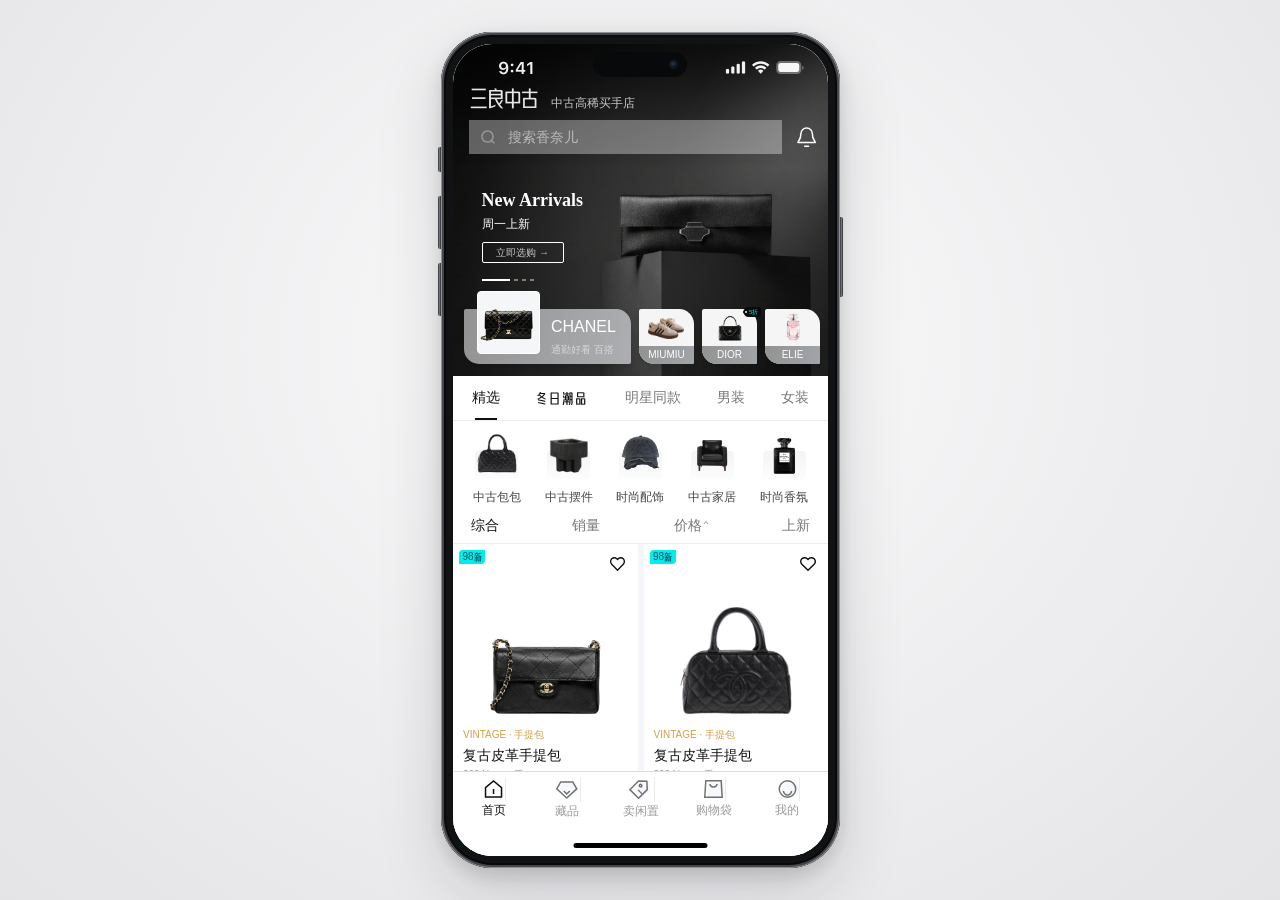
==== site/showcase.html @ fc033cb2 "Add responsive phone frame presentation around the original app" ====
<!doctype html>
<html lang="zh-CN"><head><meta charset="utf-8"><meta name="viewport" content="width=device-width,initial-scale=1"><meta name="theme-color" content="#ededee"><title>三良中古 · 手机展示</title><link rel="stylesheet" href="showcase.css"></head>
<body><main class="presentation" aria-label="三良中古手机展示"><div class="device"><div class="screen"><iframe id="app-preview" title="三良中古可交互手机页面" src="index.html?unframed=1" allow="clipboard-write" loading="eager"></iframe></div><div class="island" aria-hidden="true"><i></i></div><span class="side-key silent" aria-hidden="true"></span><span class="side-key volume-up" aria-hidden="true"></span><span class="side-key volume-down" aria-hidden="true"></span><span class="side-key power" aria-hidden="true"></span></div></main><script src="showcase.js"></script></body></html>
---- site/showcase.css ----
*{box-sizing:border-box}html,body{margin:0;width:100%;height:100%;overflow:hidden}body{display:grid;place-items:center;background:radial-gradient(ellipse at 50% 38%,#fafafa 0%,#eeeef0 55%,#e4e4e7 100%);font-family:"PingFang SC",sans-serif}.presentation{width:calc(399px * var(--device-scale,1));height:calc(836px * var(--device-scale,1));position:relative}.device{position:absolute;width:399px;height:836px;padding:12px;background:#111214;border-radius:51px;transform:scale(var(--device-scale,1));transform-origin:top left;box-shadow:inset 0 0 0 1px #909197,inset 0 0 0 3px #45464a,inset 0 0 0 5px #08090b,0 25px 65px #17171d26,0 7px 18px #0002}.screen{width:375px;height:812px;overflow:hidden;position:relative;border-radius:39px;background:#fff;isolation:isolate}.screen iframe{display:block;width:375px;height:812px;border:0;background:#fff}.island{position:absolute;left:50%;top:20px;transform:translateX(-50%);width:94px;height:25px;border-radius:18px;background:#08090b;pointer-events:none;z-index:2}.island i{display:block;position:absolute;right:10px;top:9px;width:7px;height:7px;border-radius:50%;background:radial-gradient(circle at 45% 40%,#263a53,#0d1421 65%,#000);box-shadow:0 0 0 1px #17191c}.side-key{position:absolute;left:-3px;width:3px;background:linear-gradient(90deg,#303136,#727378,#242529);border-radius:2px 0 0 2px}.silent{top:115px;height:25px}.volume-up{top:164px;height:53px}.volume-down{top:231px;height:53px}.power{left:auto;right:-3px;top:185px;height:80px;border-radius:0 2px 2px 0}
@media(max-width:599px){body{display:block;background:#fff}.presentation,.device,.screen,.screen iframe{width:100%;height:100%;height:100dvh}.presentation{position:fixed;inset:0}.device{position:relative;padding:0;border-radius:0;box-shadow:none;transform:none;background:#fff}.screen{border-radius:0}.island,.side-key{display:none}}
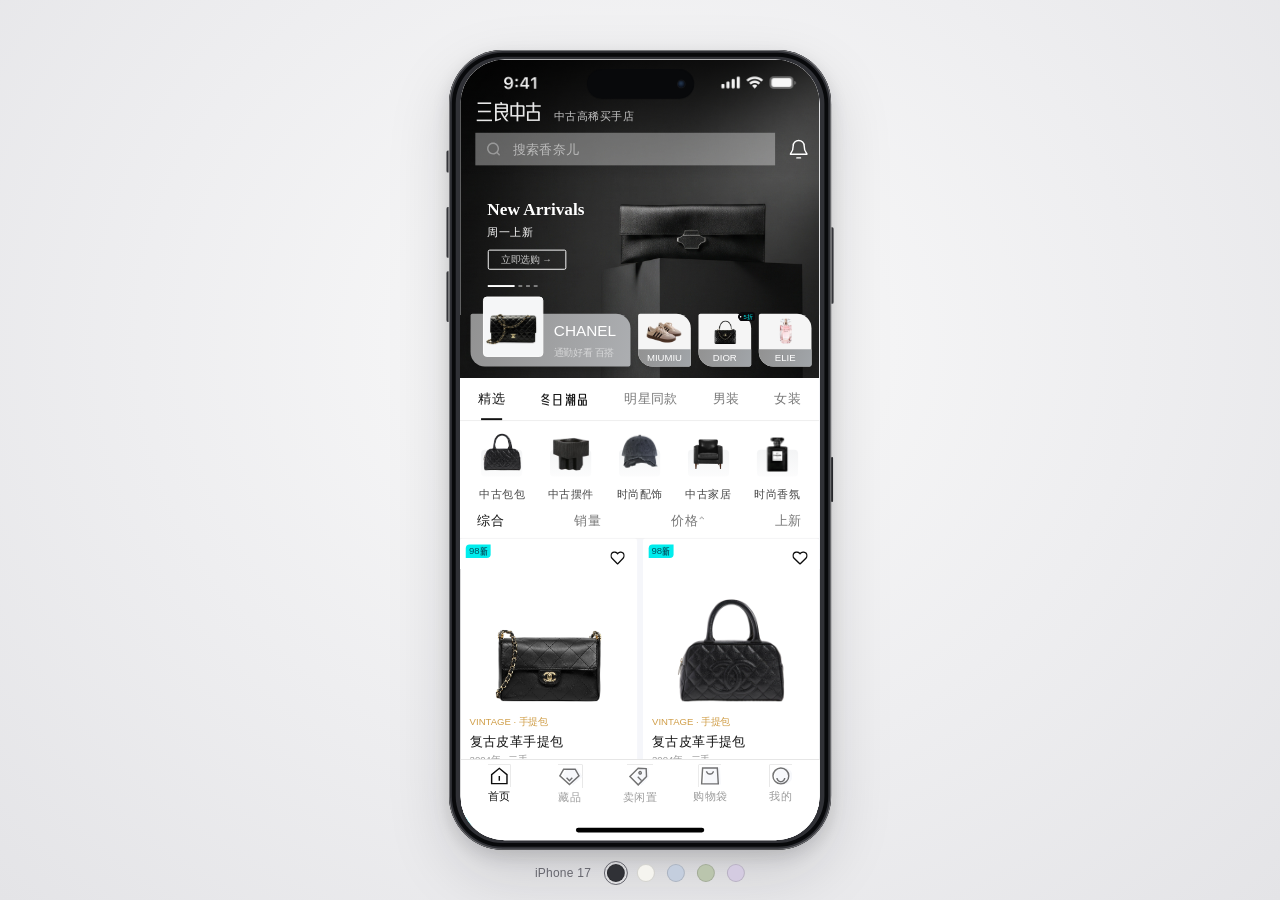
==== commit ff2903f8: "Use iPhone 17 presentation with five interactive device finishes" ====
--- a/site/showcase.html
+++ b/site/showcase.html
@@ -1,3 +1,3 @@
 <!doctype html>
-<html lang="zh-CN"><head><meta charset="utf-8"><meta name="viewport" content="width=device-width,initial-scale=1"><meta name="theme-color" content="#ededee"><title>三良中古 · 手机展示</title><link rel="stylesheet" href="showcase.css"></head>
-<body><main class="presentation" aria-label="三良中古手机展示"><div class="device"><div class="screen"><iframe id="app-preview" title="三良中古可交互手机页面" src="index.html?unframed=1" allow="clipboard-write" loading="eager"></iframe></div><div class="island" aria-hidden="true"><i></i></div><span class="side-key silent" aria-hidden="true"></span><span class="side-key volume-up" aria-hidden="true"></span><span class="side-key volume-down" aria-hidden="true"></span><span class="side-key power" aria-hidden="true"></span></div></main><script src="showcase.js"></script></body></html>
+<html lang="zh-CN"><head><meta charset="utf-8"><meta name="viewport" content="width=device-width,initial-scale=1"><meta name="theme-color" content="#ededee"><title>三良中古 · iPhone 17 展示</title><link rel="stylesheet" href="showcase.css?v=iphone17-2"></head>
+<body data-finish="black"><main class="presentation" aria-label="三良中古手机展示"><div class="device"><div class="screen"><iframe id="app-preview" title="三良中古可交互手机页面" src="index.html?unframed=1" allow="clipboard-write" loading="eager"></iframe></div><div class="island" aria-hidden="true"><i></i></div><span class="side-key action" aria-hidden="true"></span><span class="side-key volume-up" aria-hidden="true"></span><span class="side-key volume-down" aria-hidden="true"></span><span class="side-key power" aria-hidden="true"></span><span class="camera-control" aria-hidden="true"></span></div></main><aside class="device-options" aria-label="iPhone 17 机身颜色"><span class="device-model">iPhone 17</span><div class="finishes"><button data-finish="black" aria-label="黑色" aria-pressed="true" style="--swatch:#303136"></button><button data-finish="white" aria-label="白色" aria-pressed="false" style="--swatch:#f5f4ef"></button><button data-finish="blue" aria-label="雾蓝色" aria-pressed="false" style="--swatch:#c4cede"></button><button data-finish="sage" aria-label="鼠尾草色" aria-pressed="false" style="--swatch:#bac5ad"></button><button data-finish="lavender" aria-label="薰衣草色" aria-pressed="false" style="--swatch:#d4cbe1"></button></div></aside><script src="showcase.js?v=iphone17-2"></script></body></html>
--- a/site/showcase.css
+++ b/site/showcase.css
@@ -1,2 +1,6 @@
-*{box-sizing:border-box}html,body{margin:0;width:100%;height:100%;overflow:hidden}body{display:grid;place-items:center;background:radial-gradient(ellipse at 50% 38%,#fafafa 0%,#eeeef0 55%,#e4e4e7 100%);font-family:"PingFang SC",sans-serif}.presentation{width:calc(399px * var(--device-scale,1));height:calc(836px * var(--device-scale,1));position:relative}.device{position:absolute;width:399px;height:836px;padding:12px;background:#111214;border-radius:51px;transform:scale(var(--device-scale,1));transform-origin:top left;box-shadow:inset 0 0 0 1px #909197,inset 0 0 0 3px #45464a,inset 0 0 0 5px #08090b,0 25px 65px #17171d26,0 7px 18px #0002}.screen{width:375px;height:812px;overflow:hidden;position:relative;border-radius:39px;background:#fff;isolation:isolate}.screen iframe{display:block;width:375px;height:812px;border:0;background:#fff}.island{position:absolute;left:50%;top:20px;transform:translateX(-50%);width:94px;height:25px;border-radius:18px;background:#08090b;pointer-events:none;z-index:2}.island i{display:block;position:absolute;right:10px;top:9px;width:7px;height:7px;border-radius:50%;background:radial-gradient(circle at 45% 40%,#263a53,#0d1421 65%,#000);box-shadow:0 0 0 1px #17191c}.side-key{position:absolute;left:-3px;width:3px;background:linear-gradient(90deg,#303136,#727378,#242529);border-radius:2px 0 0 2px}.silent{top:115px;height:25px}.volume-up{top:164px;height:53px}.volume-down{top:231px;height:53px}.power{left:auto;right:-3px;top:185px;height:80px;border-radius:0 2px 2px 0}
+*{box-sizing:border-box}html,body{margin:0;width:100%;height:100%;overflow:hidden}body{display:grid;place-items:center;background:radial-gradient(ellipse at 50% 38%,#fafafa 0%,#eeeef0 55%,#e4e4e7 100%);font-family:"PingFang SC",sans-serif}.presentation{width:calc(399px * var(--device-scale,1));height:calc(835.3px * var(--device-scale,1));position:relative}.device{position:absolute;width:399px;height:835.3px;padding:10px 12px;background:var(--rail,#303136);border-radius:56px;transform:scale(var(--device-scale,1));transform-origin:top left;box-shadow:inset 0 0 0 1px #fff5,inset 0 0 0 3px var(--rail,#303136),inset 0 0 0 7px #08090b,0 25px 65px #17171d26,0 7px 18px #0002}.screen{width:375px;height:815.3px;overflow:hidden;position:relative;border-radius:46px;background:#fff;isolation:isolate}.screen iframe{display:block;width:375px;height:815.3px;border:0;background:#fff}.island{position:absolute;left:50%;top:20px;transform:translateX(-50%);width:112px;height:31px;border-radius:18px;background:#08090b;pointer-events:none;z-index:2}.island i{display:block;position:absolute;right:10px;top:12px;width:7px;height:7px;border-radius:50%;background:radial-gradient(circle at 45% 40%,#263a53,#0d1421 65%,#000);box-shadow:0 0 0 1px #17191c}.side-key{position:absolute;left:-3px;width:3px;background:linear-gradient(90deg,#303136,#727378,#242529);border-radius:2px 0 0 2px}.action{top:105px;height:23px}.volume-up{top:164px;height:53px}.volume-down{top:231px;height:53px}.power{left:auto;right:-3px;top:185px;height:80px;border-radius:0 2px 2px 0}
 @media(max-width:599px){body{display:block;background:#fff}.presentation,.device,.screen,.screen iframe{width:100%;height:100%;height:100dvh}.presentation{position:fixed;inset:0}.device{position:relative;padding:0;border-radius:0;box-shadow:none;transform:none;background:#fff}.screen{border-radius:0}.island,.side-key{display:none}}
+
+body[data-finish=black]{--rail:#303136}body[data-finish=white]{--rail:#e3e1da}body[data-finish=blue]{--rail:#aab8cc}body[data-finish=sage]{--rail:#9fae92}body[data-finish=lavender]{--rail:#bbafcd}
+.camera-control{position:absolute;right:-2px;top:425px;width:2px;height:47px;border-radius:2px;background:var(--rail,#303136);box-shadow:inset 0 0 0 1px #0003}.side-key{background:linear-gradient(90deg,#0005,var(--rail,#303136),#0004)}
+.device-options{position:fixed;bottom:18px;left:50%;transform:translateX(-50%);display:flex;align-items:center;gap:16px;color:#66666e}.device-model{font-size:12px;font-weight:500;letter-spacing:.02em;white-space:nowrap}.finishes{display:flex;gap:12px}.finishes button{width:18px;height:18px;border:1px solid #0002;border-radius:50%;background:var(--swatch);cursor:pointer;position:relative;padding:0}.finishes button[aria-pressed=true]:after{content:"";position:absolute;inset:-4px;border:1px solid #65656d;border-radius:50%}.finishes button:focus-visible{outline:2px solid #008a8a;outline-offset:4px}@media(max-width:599px){.device-options,.camera-control{display:none}}
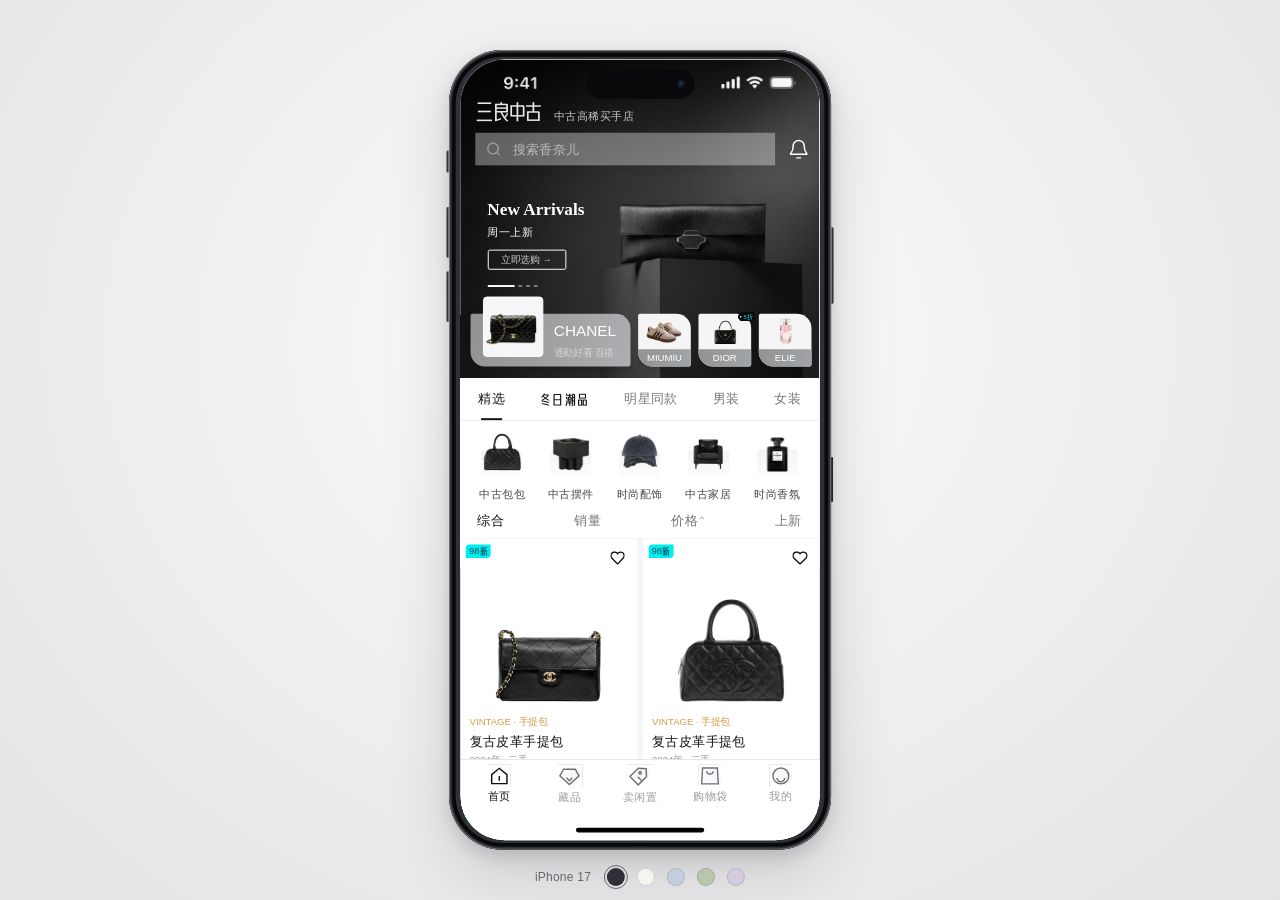
==== commit f750134c: "Keep the iPhone 17 frame visible on mobile screens" ====
--- a/site/showcase.html
+++ b/site/showcase.html
@@ -1,3 +1,3 @@
 <!doctype html>
-<html lang="zh-CN"><head><meta charset="utf-8"><meta name="viewport" content="width=device-width,initial-scale=1"><meta name="theme-color" content="#ededee"><title>三良中古 · iPhone 17 展示</title><link rel="stylesheet" href="showcase.css?v=iphone17-2"></head>
-<body data-finish="black"><main class="presentation" aria-label="三良中古手机展示"><div class="device"><div class="screen"><iframe id="app-preview" title="三良中古可交互手机页面" src="index.html?unframed=1" allow="clipboard-write" loading="eager"></iframe></div><div class="island" aria-hidden="true"><i></i></div><span class="side-key action" aria-hidden="true"></span><span class="side-key volume-up" aria-hidden="true"></span><span class="side-key volume-down" aria-hidden="true"></span><span class="side-key power" aria-hidden="true"></span><span class="camera-control" aria-hidden="true"></span></div></main><aside class="device-options" aria-label="iPhone 17 机身颜色"><span class="device-model">iPhone 17</span><div class="finishes"><button data-finish="black" aria-label="黑色" aria-pressed="true" style="--swatch:#303136"></button><button data-finish="white" aria-label="白色" aria-pressed="false" style="--swatch:#f5f4ef"></button><button data-finish="blue" aria-label="雾蓝色" aria-pressed="false" style="--swatch:#c4cede"></button><button data-finish="sage" aria-label="鼠尾草色" aria-pressed="false" style="--swatch:#bac5ad"></button><button data-finish="lavender" aria-label="薰衣草色" aria-pressed="false" style="--swatch:#d4cbe1"></button></div></aside><script src="showcase.js?v=iphone17-2"></script></body></html>
+<html lang="zh-CN"><head><meta charset="utf-8"><meta name="viewport" content="width=device-width,initial-scale=1"><meta name="theme-color" content="#ededee"><title>三良中古 · iPhone 17 展示</title><link rel="stylesheet" href="showcase.css?v=iphone17-mobile-3"></head>
+<body data-finish="black"><main class="presentation" aria-label="三良中古手机展示"><div class="device"><div class="screen"><iframe id="app-preview" title="三良中古可交互手机页面" src="index.html?unframed=1" allow="clipboard-write" loading="eager"></iframe></div><div class="island" aria-hidden="true"><i></i></div><span class="side-key action" aria-hidden="true"></span><span class="side-key volume-up" aria-hidden="true"></span><span class="side-key volume-down" aria-hidden="true"></span><span class="side-key power" aria-hidden="true"></span><span class="camera-control" aria-hidden="true"></span></div></main><aside class="device-options" aria-label="iPhone 17 机身颜色"><span class="device-model">iPhone 17</span><div class="finishes"><button data-finish="black" aria-label="黑色" aria-pressed="true" style="--swatch:#303136"></button><button data-finish="white" aria-label="白色" aria-pressed="false" style="--swatch:#f5f4ef"></button><button data-finish="blue" aria-label="雾蓝色" aria-pressed="false" style="--swatch:#c4cede"></button><button data-finish="sage" aria-label="鼠尾草色" aria-pressed="false" style="--swatch:#bac5ad"></button><button data-finish="lavender" aria-label="薰衣草色" aria-pressed="false" style="--swatch:#d4cbe1"></button></div></aside><script src="showcase.js?v=iphone17-mobile-3"></script></body></html>
--- a/site/showcase.css
+++ b/site/showcase.css
@@ -1,6 +1,10 @@
 *{box-sizing:border-box}html,body{margin:0;width:100%;height:100%;overflow:hidden}body{display:grid;place-items:center;background:radial-gradient(ellipse at 50% 38%,#fafafa 0%,#eeeef0 55%,#e4e4e7 100%);font-family:"PingFang SC",sans-serif}.presentation{width:calc(399px * var(--device-scale,1));height:calc(835.3px * var(--device-scale,1));position:relative}.device{position:absolute;width:399px;height:835.3px;padding:10px 12px;background:var(--rail,#303136);border-radius:56px;transform:scale(var(--device-scale,1));transform-origin:top left;box-shadow:inset 0 0 0 1px #fff5,inset 0 0 0 3px var(--rail,#303136),inset 0 0 0 7px #08090b,0 25px 65px #17171d26,0 7px 18px #0002}.screen{width:375px;height:815.3px;overflow:hidden;position:relative;border-radius:46px;background:#fff;isolation:isolate}.screen iframe{display:block;width:375px;height:815.3px;border:0;background:#fff}.island{position:absolute;left:50%;top:20px;transform:translateX(-50%);width:112px;height:31px;border-radius:18px;background:#08090b;pointer-events:none;z-index:2}.island i{display:block;position:absolute;right:10px;top:12px;width:7px;height:7px;border-radius:50%;background:radial-gradient(circle at 45% 40%,#263a53,#0d1421 65%,#000);box-shadow:0 0 0 1px #17191c}.side-key{position:absolute;left:-3px;width:3px;background:linear-gradient(90deg,#303136,#727378,#242529);border-radius:2px 0 0 2px}.action{top:105px;height:23px}.volume-up{top:164px;height:53px}.volume-down{top:231px;height:53px}.power{left:auto;right:-3px;top:185px;height:80px;border-radius:0 2px 2px 0}
-@media(max-width:599px){body{display:block;background:#fff}.presentation,.device,.screen,.screen iframe{width:100%;height:100%;height:100dvh}.presentation{position:fixed;inset:0}.device{position:relative;padding:0;border-radius:0;box-shadow:none;transform:none;background:#fff}.screen{border-radius:0}.island,.side-key{display:none}}
+
 
 body[data-finish=black]{--rail:#303136}body[data-finish=white]{--rail:#e3e1da}body[data-finish=blue]{--rail:#aab8cc}body[data-finish=sage]{--rail:#9fae92}body[data-finish=lavender]{--rail:#bbafcd}
 .camera-control{position:absolute;right:-2px;top:425px;width:2px;height:47px;border-radius:2px;background:var(--rail,#303136);box-shadow:inset 0 0 0 1px #0003}.side-key{background:linear-gradient(90deg,#0005,var(--rail,#303136),#0004)}
-.device-options{position:fixed;bottom:18px;left:50%;transform:translateX(-50%);display:flex;align-items:center;gap:16px;color:#66666e}.device-model{font-size:12px;font-weight:500;letter-spacing:.02em;white-space:nowrap}.finishes{display:flex;gap:12px}.finishes button{width:18px;height:18px;border:1px solid #0002;border-radius:50%;background:var(--swatch);cursor:pointer;position:relative;padding:0}.finishes button[aria-pressed=true]:after{content:"";position:absolute;inset:-4px;border:1px solid #65656d;border-radius:50%}.finishes button:focus-visible{outline:2px solid #008a8a;outline-offset:4px}@media(max-width:599px){.device-options,.camera-control{display:none}}
+.device-options{position:fixed;bottom:18px;left:50%;transform:translateX(-50%);display:flex;align-items:center;gap:16px;color:#66666e}.device-model{font-size:12px;font-weight:500;letter-spacing:.02em;white-space:nowrap}.finishes{display:flex;gap:12px}.finishes button{width:18px;height:18px;border:1px solid #0002;border-radius:50%;background:var(--swatch);cursor:pointer;position:relative;padding:0}.finishes button[aria-pressed=true]:after{content:"";position:absolute;inset:-4px;border:1px solid #65656d;border-radius:50%}.finishes button:focus-visible{outline:2px solid #008a8a;outline-offset:4px}
+
+/* Preserve the complete device on phones; only its outer scale changes. */
+body{height:100dvh}.device-options{bottom:calc(14px + env(safe-area-inset-bottom,0px))}
+@media(max-width:599px){.device-options{gap:12px}.finishes{gap:5px}.finishes button{width:32px;height:32px;padding:7px;border:0;background-clip:content-box}.finishes button[aria-pressed=true]:after{inset:3px}.device-model{font-size:11px}}
